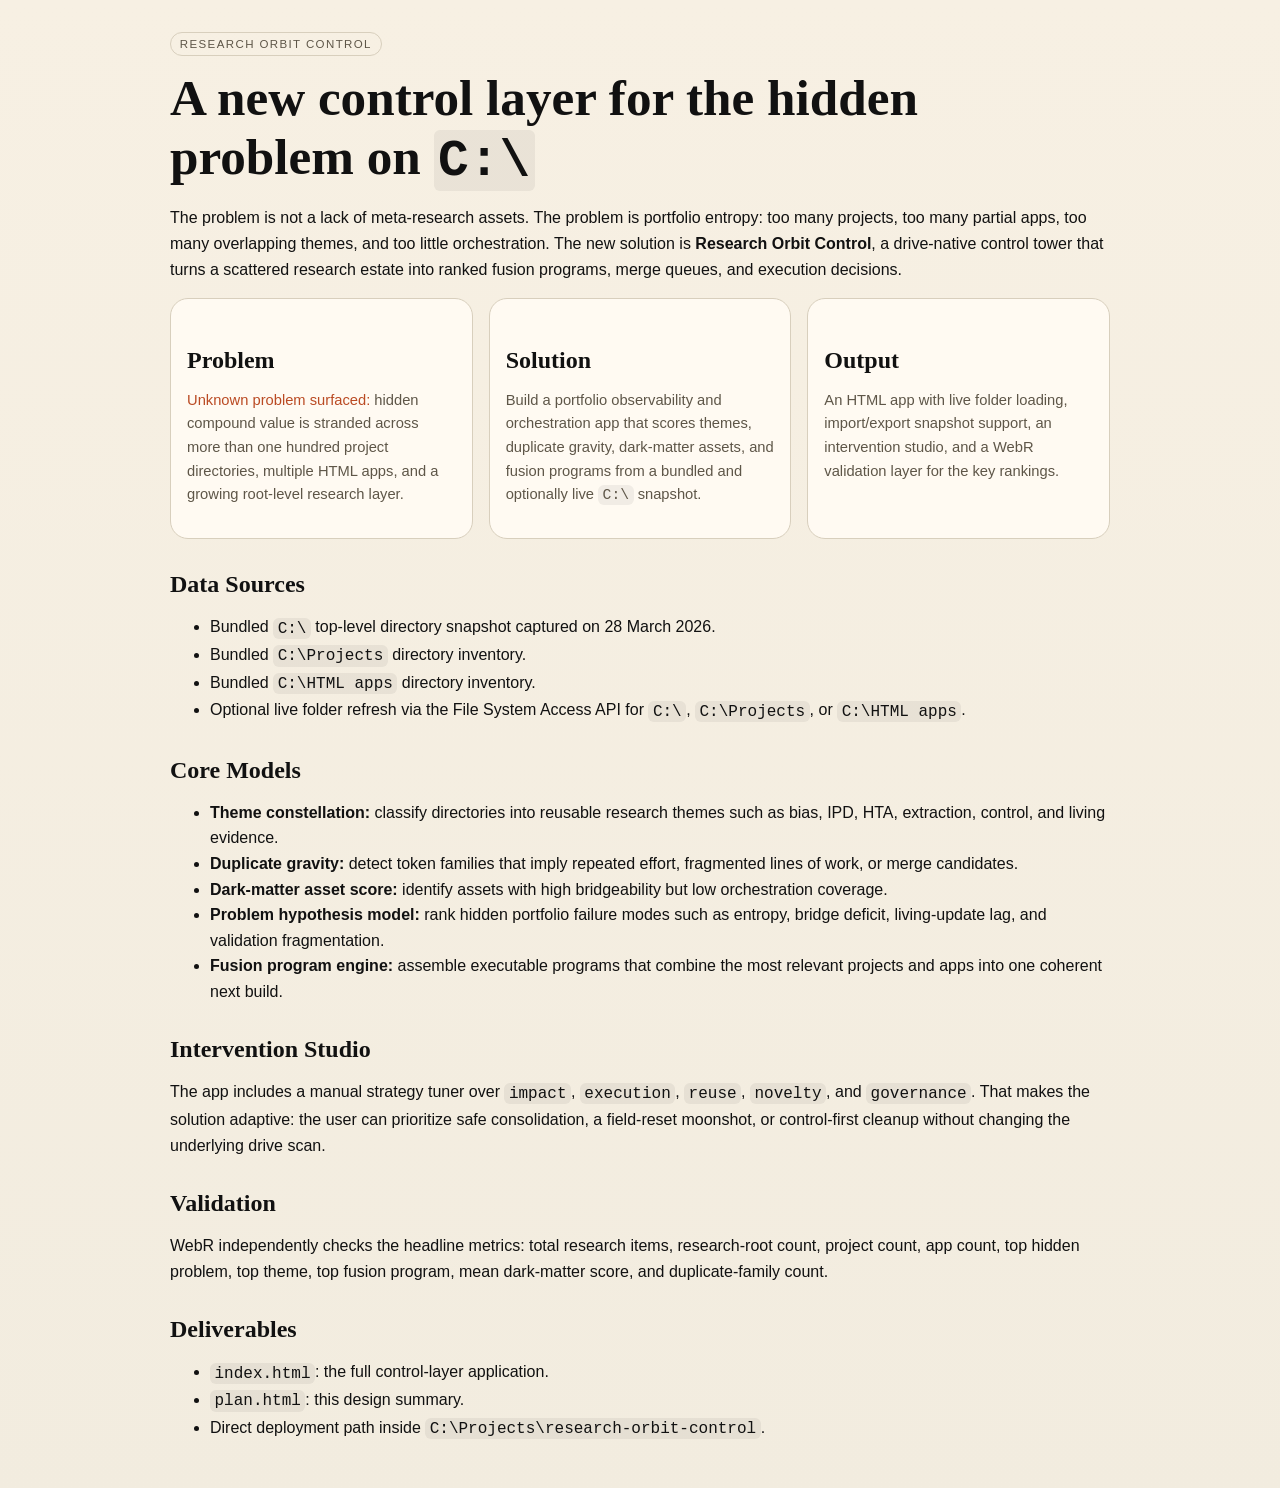
==== plan.html @ 8ef7ea30 "Initial commit — E156 paper #279" ====
<!DOCTYPE html>
<html lang="en">
<head>
  <meta charset="UTF-8">
  <meta name="viewport" content="width=device-width, initial-scale=1.0">
  <title>Research Orbit Control Plan</title>
  <style>
    :root {
      --bg: #f6f1e8;
      --ink: #111111;
      --muted: #5e5648;
      --card: #fffaf2;
      --line: #d8cfbd;
      --accent: #0e6b58;
      --hot: #ba4a23;
    }
    * { box-sizing: border-box; }
    body {
      margin: 0;
      font-family: "Segoe UI Variable Text", "Aptos", sans-serif;
      background: linear-gradient(180deg, #f7f0e3 0%, #f2ecdf 100%);
      color: var(--ink);
    }
    main {
      max-width: 980px;
      margin: 0 auto;
      padding: 2rem 1.25rem 3rem;
    }
    .eyebrow {
      display: inline-block;
      padding: 0.3rem 0.55rem;
      border: 1px solid var(--line);
      border-radius: 999px;
      text-transform: uppercase;
      letter-spacing: 0.12em;
      font-size: 0.72rem;
      color: var(--muted);
    }
    h1, h2 { font-family: Georgia, "Times New Roman", serif; }
    h1 { font-size: clamp(2rem, 4vw, 3.5rem); margin: 0.8rem 0; }
    h2 { margin-top: 2rem; margin-bottom: 0.5rem; }
    p, li { line-height: 1.6; }
    .grid {
      display: grid;
      grid-template-columns: repeat(auto-fit, minmax(220px, 1fr));
      gap: 1rem;
      margin-top: 1rem;
    }
    .card {
      background: var(--card);
      border: 1px solid var(--line);
      border-radius: 18px;
      padding: 1rem;
    }
    .tiny { color: var(--muted); font-size: 0.92rem; }
    code {
      font-family: Consolas, "SFMono-Regular", monospace;
      background: rgba(17, 17, 17, 0.06);
      padding: 0.1rem 0.28rem;
      border-radius: 6px;
    }
    .hot { color: var(--hot); }
    a { color: var(--accent); }
  </style>
</head>
<body>
  <main>
    <div class="eyebrow">Research Orbit Control</div>
    <h1>A new control layer for the hidden problem on <code>C:\</code></h1>
    <p>
      The problem is not a lack of meta-research assets. The problem is portfolio entropy: too many projects,
      too many partial apps, too many overlapping themes, and too little orchestration. The new solution is
      <strong>Research Orbit Control</strong>, a drive-native control tower that turns a scattered research estate into
      ranked fusion programs, merge queues, and execution decisions.
    </p>

    <div class="grid">
      <section class="card">
        <h2>Problem</h2>
        <p class="tiny">
          <span class="hot">Unknown problem surfaced:</span> hidden compound value is stranded across more than one hundred
          project directories, multiple HTML apps, and a growing root-level research layer.
        </p>
      </section>
      <section class="card">
        <h2>Solution</h2>
        <p class="tiny">
          Build a portfolio observability and orchestration app that scores themes, duplicate gravity, dark-matter
          assets, and fusion programs from a bundled and optionally live <code>C:\</code> snapshot.
        </p>
      </section>
      <section class="card">
        <h2>Output</h2>
        <p class="tiny">
          An HTML app with live folder loading, import/export snapshot support, an intervention studio, and a WebR
          validation layer for the key rankings.
        </p>
      </section>
    </div>

    <h2>Data Sources</h2>
    <ul>
      <li>Bundled <code>C:\</code> top-level directory snapshot captured on 28 March 2026.</li>
      <li>Bundled <code>C:\Projects</code> directory inventory.</li>
      <li>Bundled <code>C:\HTML apps</code> directory inventory.</li>
      <li>Optional live folder refresh via the File System Access API for <code>C:\</code>, <code>C:\Projects</code>, or <code>C:\HTML apps</code>.</li>
    </ul>

    <h2>Core Models</h2>
    <ul>
      <li><strong>Theme constellation:</strong> classify directories into reusable research themes such as bias, IPD, HTA, extraction, control, and living evidence.</li>
      <li><strong>Duplicate gravity:</strong> detect token families that imply repeated effort, fragmented lines of work, or merge candidates.</li>
      <li><strong>Dark-matter asset score:</strong> identify assets with high bridgeability but low orchestration coverage.</li>
      <li><strong>Problem hypothesis model:</strong> rank hidden portfolio failure modes such as entropy, bridge deficit, living-update lag, and validation fragmentation.</li>
      <li><strong>Fusion program engine:</strong> assemble executable programs that combine the most relevant projects and apps into one coherent next build.</li>
    </ul>

    <h2>Intervention Studio</h2>
    <p>
      The app includes a manual strategy tuner over <code>impact</code>, <code>execution</code>, <code>reuse</code>,
      <code>novelty</code>, and <code>governance</code>. That makes the solution adaptive: the user can prioritize safe
      consolidation, a field-reset moonshot, or control-first cleanup without changing the underlying drive scan.
    </p>

    <h2>Validation</h2>
    <p>
      WebR independently checks the headline metrics: total research items, research-root count, project count,
      app count, top hidden problem, top theme, top fusion program, mean dark-matter score, and duplicate-family count.
    </p>

    <h2>Deliverables</h2>
    <ul>
      <li><code>index.html</code>: the full control-layer application.</li>
      <li><code>plan.html</code>: this design summary.</li>
      <li>Direct deployment path inside <code>C:\Projects\research-orbit-control</code>.</li>
    </ul>
  </main>
</body>
</html>
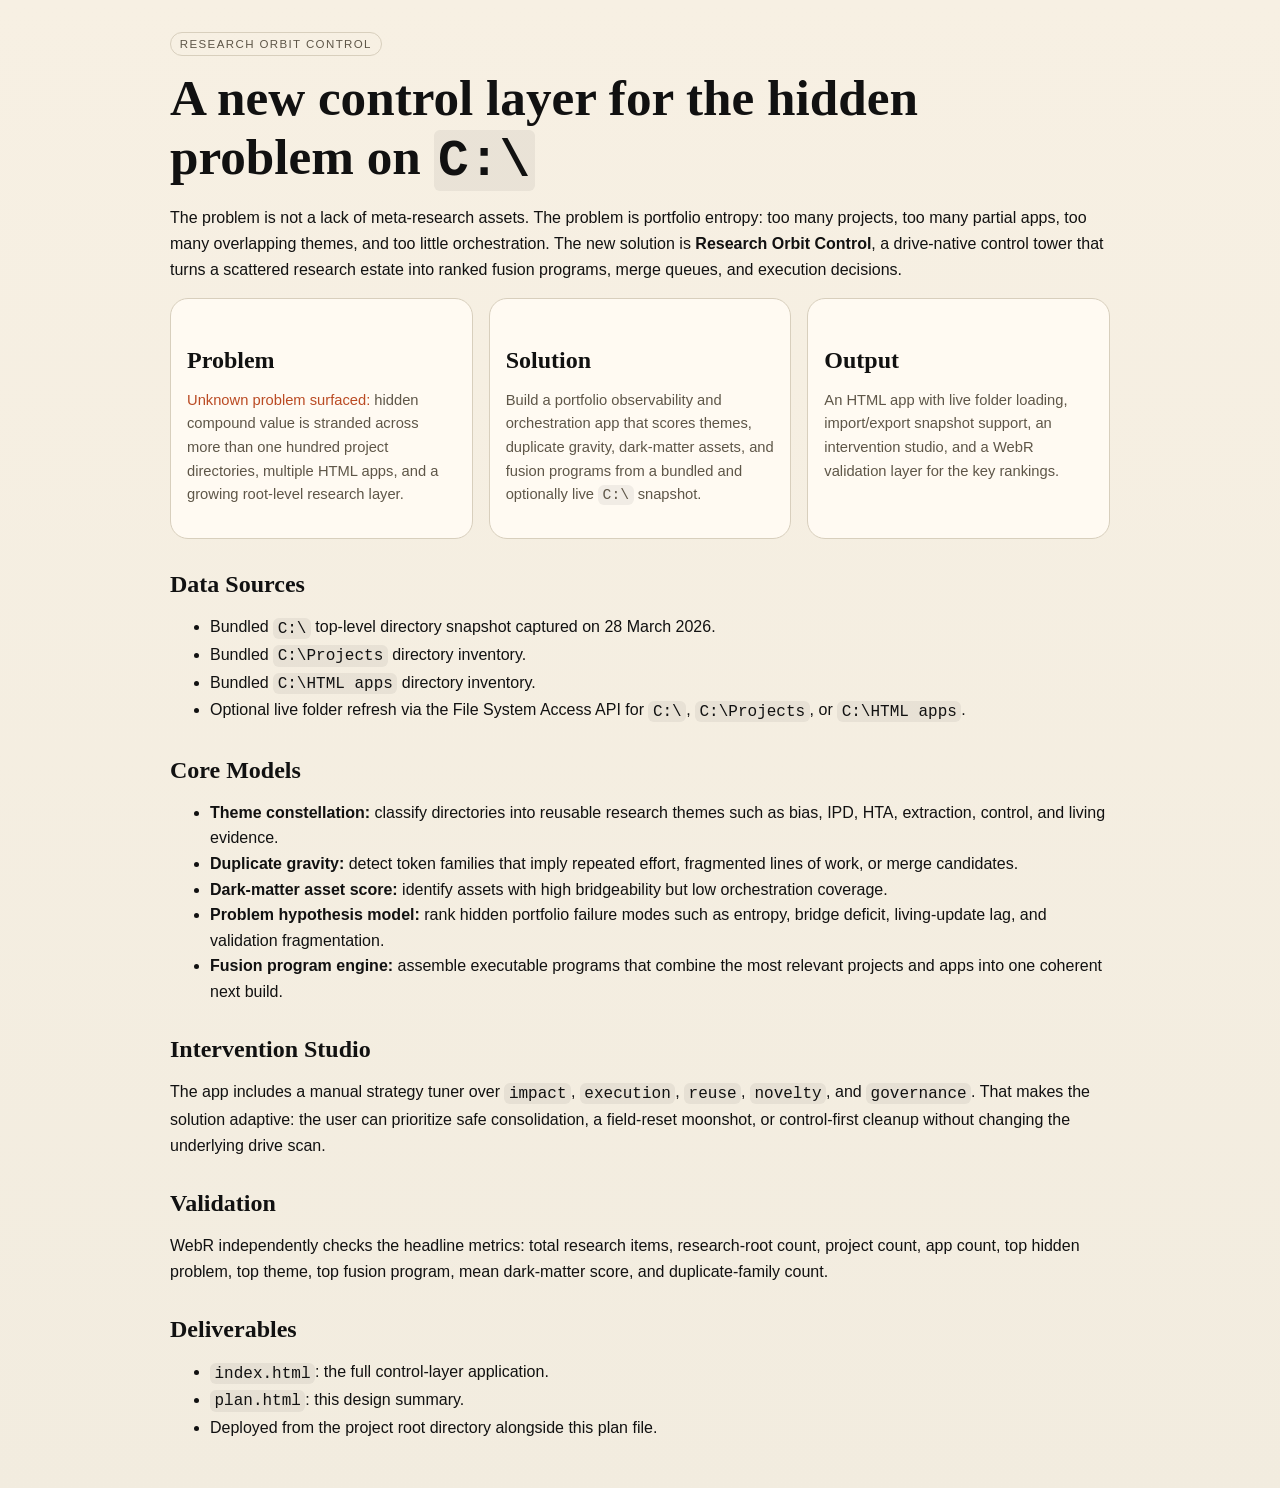
==== commit 76352a65: "chore: portfolio quality sweep (sentinel + bugfixes + tests + README) - plan.html: remove hardcoded " ====
--- a/plan.html
+++ b/plan.html
@@ -132,7 +132,7 @@
     <ul>
       <li><code>index.html</code>: the full control-layer application.</li>
       <li><code>plan.html</code>: this design summary.</li>
-      <li>Direct deployment path inside <code>C:\Projects\research-orbit-control</code>.</li>
+      <li>Deployed from the project root directory alongside this plan file.</li>
     </ul>
   </main>
 </body>
